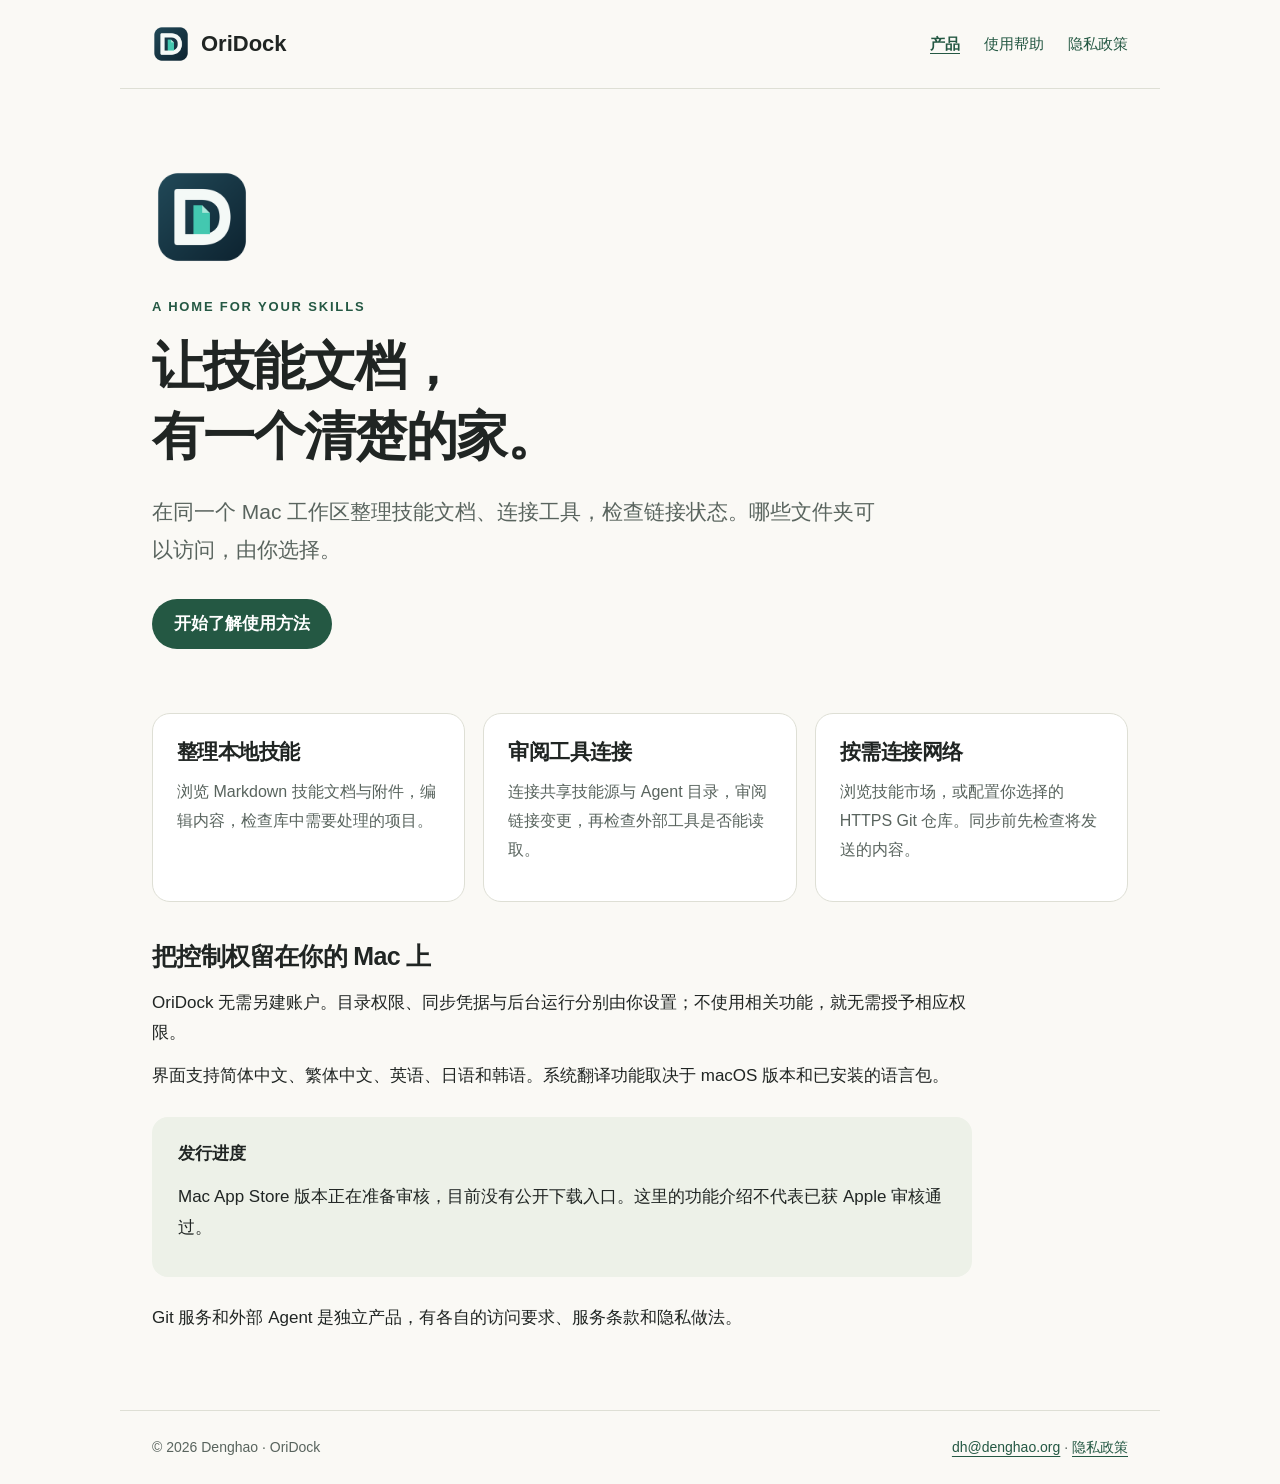
==== index.html @ 199424e6 "Publish OriDock support and privacy pages" ====
<!doctype html>
<html lang="zh-CN"><head><meta charset="utf-8"><meta name="viewport" content="width=device-width,initial-scale=1"><title>多 Agent 技能工作台 · OriDock</title><meta name="description" content="OriDock 帮你在 Mac 上整理技能文档、连接工具并检查链接状态。"><link rel="canonical" href="https://punkdh.github.io/oridock-support/index.html"><link rel="icon" href="icon.png"><link rel="stylesheet" href="styles.css"></head><body><a class="skip" href="#main">跳到正文</a><header><a class="brand" href="index.html"><img src="icon.png" alt="" width="38" height="38">OriDock</a><nav aria-label="网站导航"><a href="index.html" aria-current="page">产品</a><a href="support.html">使用帮助</a><a href="privacy-policy.html">隐私政策</a></nav></header><main id="main"><div class="hero"><img class="hero-icon" src="icon.png" alt="OriDock 应用图标" width="100" height="100"><div class="eyebrow">A home for your skills</div><h1>让技能文档，<br>有一个清楚的家。</h1><p class="lead">在同一个 Mac 工作区整理技能文档、连接工具，检查链接状态。哪些文件夹可以访问，由你选择。</p><a class="button" href="support.html">开始了解使用方法</a></div><div class="grid"><section class="card"><h2>整理本地技能</h2><p>浏览 Markdown 技能文档与附件，编辑内容，检查库中需要处理的项目。</p></section><section class="card"><h2>审阅工具连接</h2><p>连接共享技能源与 Agent 目录，审阅链接变更，再检查外部工具是否能读取。</p></section><section class="card"><h2>按需连接网络</h2><p>浏览技能市场，或配置你选择的 HTTPS Git 仓库。同步前先检查将发送的内容。</p></section></div><section class="prose"><h2>把控制权留在你的 Mac 上</h2><p>OriDock 无需另建账户。目录权限、同步凭据与后台运行分别由你设置；不使用相关功能，就无需授予相应权限。</p><p>界面支持简体中文、繁体中文、英语、日语和韩语。系统翻译功能取决于 macOS 版本和已安装的语言包。</p><div class="callout"><strong>发行进度</strong><p>Mac App Store 版本正在准备审核，目前没有公开下载入口。这里的功能介绍不代表已获 Apple 审核通过。</p></div><p>Git 服务和外部 Agent 是独立产品，有各自的访问要求、服务条款和隐私做法。</p></section></main><footer><span>© 2026 Denghao · OriDock</span><span><a href="mailto:dh@denghao.org">dh@denghao.org</a> · <a href="privacy-policy.html">隐私政策</a></span></footer></body></html>
---- styles.css ----
@charset "UTF-8";
:root{color-scheme:light;--ink:#202523;--muted:#59645e;--paper:#faf9f5;--line:#dedfd5;--green:#245843;--soft:#edf1e8;font-family:-apple-system,BlinkMacSystemFont,"Segoe UI","PingFang SC",sans-serif}*{box-sizing:border-box}body{margin:0;background:var(--paper);color:var(--ink);font-size:17px;line-height:1.8}a{color:var(--green);text-underline-offset:4px}a:hover{text-decoration-thickness:2px}a:focus-visible{outline:3px solid #74a388;outline-offset:5px}header,main,footer{max-width:1040px;margin:auto;padding:24px 32px}header{display:flex;align-items:center;justify-content:space-between;border-bottom:1px solid var(--line);gap:20px}.brand{display:flex;align-items:center;gap:11px;font-size:22px;font-weight:650;text-decoration:none;color:var(--ink)}.brand img{width:38px;height:38px;border-radius:9px}nav{display:flex;gap:24px;flex-wrap:wrap}nav a{font-size:15px;text-decoration:none}nav a[aria-current]{font-weight:650;text-decoration:underline}main{padding-top:56px;padding-bottom:64px}h1,h2,h3{line-height:1.35;letter-spacing:-.025em}h1{font-size:clamp(32px,5vw,52px);margin:12px 0 22px}h2{font-size:25px;margin:38px 0 14px}h3{font-size:20px;margin:24px 0 10px}p{margin:12px 0}.eyebrow{font-size:13px;letter-spacing:.14em;text-transform:uppercase;color:var(--green);font-weight:650}.lead{font-size:21px;max-width:740px;color:var(--muted)}.hero{padding:22px 0 32px}.hero-icon{width:100px;height:100px;border-radius:24px;margin-bottom:18px}.grid{display:grid;grid-template-columns:repeat(3,1fr);gap:18px;margin:32px 0}.card{background:white;border:1px solid var(--line);border-radius:18px;padding:24px}.card h2{font-size:21px;margin:0 0 12px}.card p{font-size:16px;color:var(--muted)}.callout{padding:22px 26px;background:var(--soft);border-radius:16px;margin:26px 0}.button{display:inline-block;text-decoration:none;background:var(--green);color:white;border-radius:999px;padding:10px 22px;margin-top:18px;font-weight:600}.prose{max-width:820px}.meta{font-size:14px;color:var(--muted)}ul,ol{padding-left:25px}li{margin:10px 0}.toc{display:flex;flex-wrap:wrap;gap:8px 20px;font-size:15px;margin:28px 0;padding-bottom:22px;border-bottom:1px solid var(--line)}section[id]{scroll-margin-top:20px}footer{border-top:1px solid var(--line);font-size:14px;color:var(--muted);display:flex;justify-content:space-between;gap:20px;flex-wrap:wrap}code{background:#eeeee7;border-radius:4px;padding:2px 5px;font-size:.9em;overflow-wrap:anywhere}.skip{position:absolute;top:-100px;left:12px;background:white;padding:10px;z-index:2}.skip:focus{top:10px}@media(max-width:650px){header,main,footer{padding-left:22px;padding-right:22px}header{align-items:flex-start;flex-direction:column;gap:12px}nav{gap:18px}.grid{grid-template-columns:1fr}main{padding-top:32px}.lead{font-size:19px}h1{font-size:35px}.card{padding:20px}}
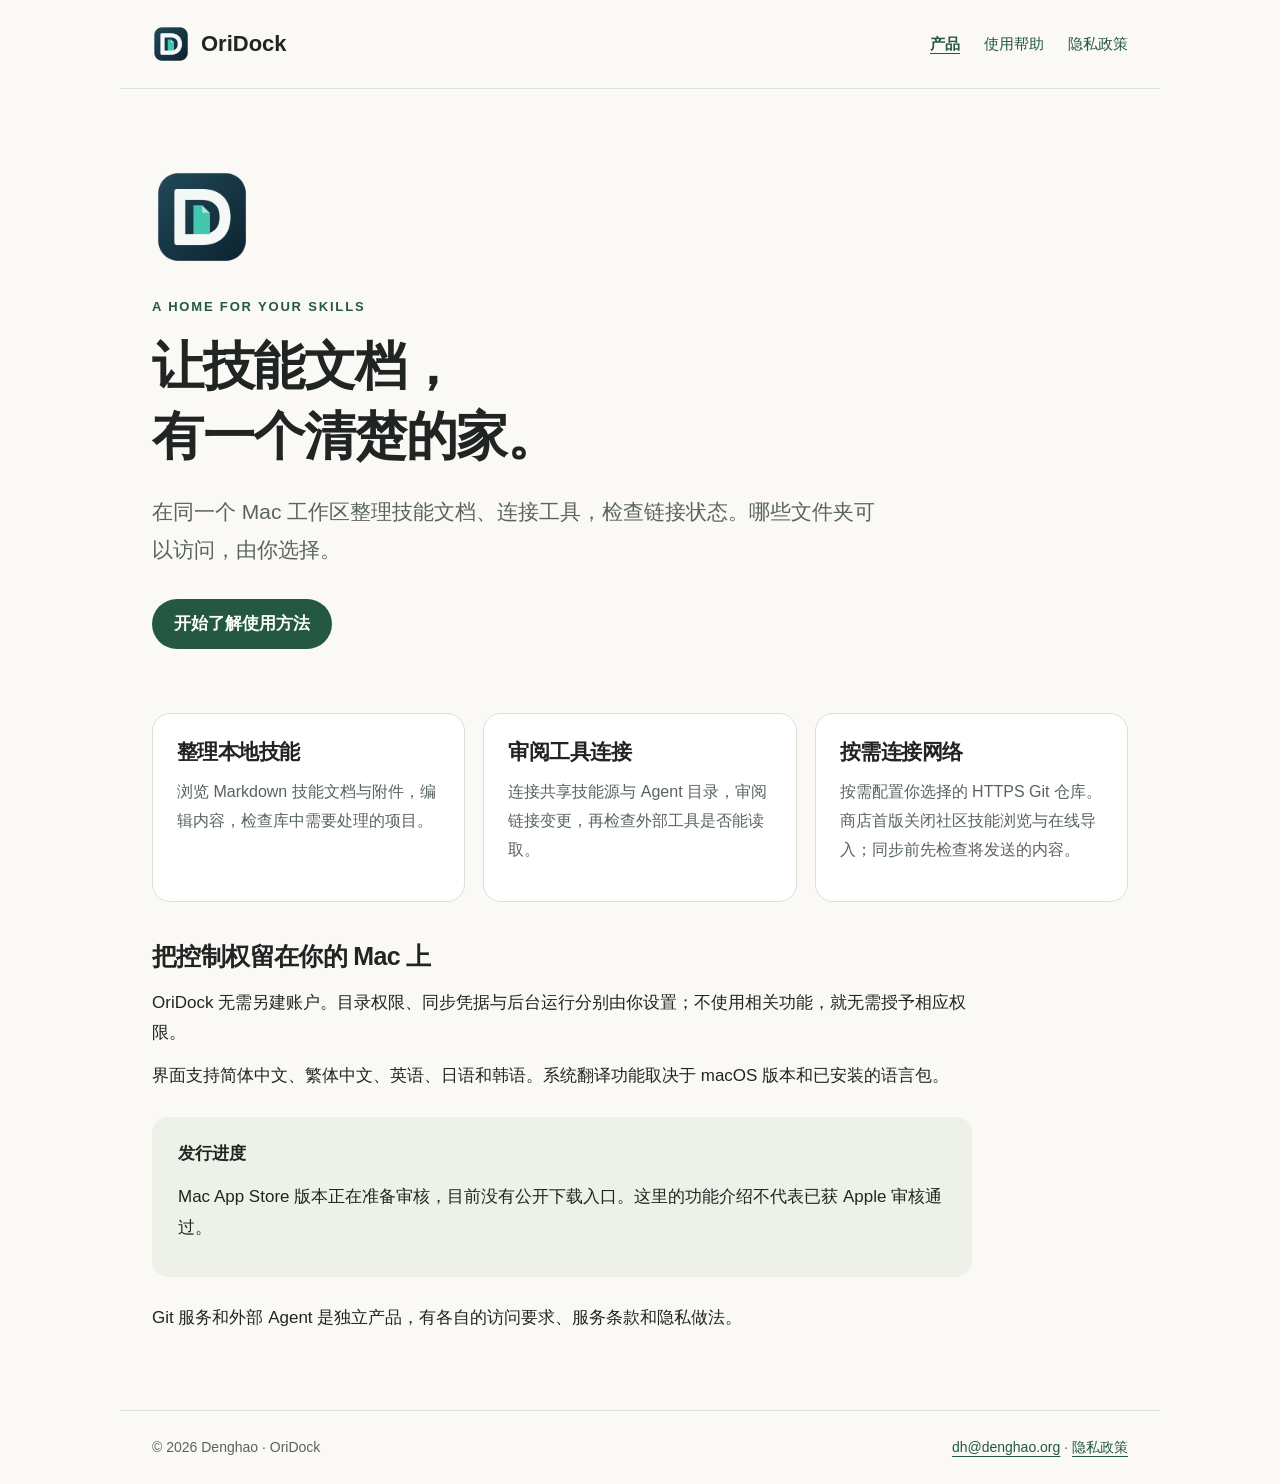
==== commit 702df645: "Update static privacy page to match local-only store release" ====
--- a/index.html
+++ b/index.html
@@ -1,2 +1,2 @@
 <!doctype html>
-<html lang="zh-CN"><head><meta charset="utf-8"><meta name="viewport" content="width=device-width,initial-scale=1"><title>多 Agent 技能工作台 · OriDock</title><meta name="description" content="OriDock 帮你在 Mac 上整理技能文档、连接工具并检查链接状态。"><link rel="canonical" href="https://punkdh.github.io/oridock-support/index.html"><link rel="icon" href="icon.png"><link rel="stylesheet" href="styles.css"></head><body><a class="skip" href="#main">跳到正文</a><header><a class="brand" href="index.html"><img src="icon.png" alt="" width="38" height="38">OriDock</a><nav aria-label="网站导航"><a href="index.html" aria-current="page">产品</a><a href="support.html">使用帮助</a><a href="privacy-policy.html">隐私政策</a></nav></header><main id="main"><div class="hero"><img class="hero-icon" src="icon.png" alt="OriDock 应用图标" width="100" height="100"><div class="eyebrow">A home for your skills</div><h1>让技能文档，<br>有一个清楚的家。</h1><p class="lead">在同一个 Mac 工作区整理技能文档、连接工具，检查链接状态。哪些文件夹可以访问，由你选择。</p><a class="button" href="support.html">开始了解使用方法</a></div><div class="grid"><section class="card"><h2>整理本地技能</h2><p>浏览 Markdown 技能文档与附件，编辑内容，检查库中需要处理的项目。</p></section><section class="card"><h2>审阅工具连接</h2><p>连接共享技能源与 Agent 目录，审阅链接变更，再检查外部工具是否能读取。</p></section><section class="card"><h2>按需连接网络</h2><p>浏览技能市场，或配置你选择的 HTTPS Git 仓库。同步前先检查将发送的内容。</p></section></div><section class="prose"><h2>把控制权留在你的 Mac 上</h2><p>OriDock 无需另建账户。目录权限、同步凭据与后台运行分别由你设置；不使用相关功能，就无需授予相应权限。</p><p>界面支持简体中文、繁体中文、英语、日语和韩语。系统翻译功能取决于 macOS 版本和已安装的语言包。</p><div class="callout"><strong>发行进度</strong><p>Mac App Store 版本正在准备审核，目前没有公开下载入口。这里的功能介绍不代表已获 Apple 审核通过。</p></div><p>Git 服务和外部 Agent 是独立产品，有各自的访问要求、服务条款和隐私做法。</p></section></main><footer><span>© 2026 Denghao · OriDock</span><span><a href="mailto:dh@denghao.org">dh@denghao.org</a> · <a href="privacy-policy.html">隐私政策</a></span></footer></body></html>+<html lang="zh-CN"><head><meta charset="utf-8"><meta name="viewport" content="width=device-width,initial-scale=1"><title>多 Agent 技能工作台 · OriDock</title><meta name="description" content="OriDock 帮你在 Mac 上整理技能文档、连接工具并检查链接状态。"><link rel="canonical" href="https://punkdh.github.io/oridock-support/index.html"><link rel="icon" href="icon.png"><link rel="stylesheet" href="styles.css"></head><body><a class="skip" href="#main">跳到正文</a><header><a class="brand" href="index.html"><img src="icon.png" alt="" width="38" height="38">OriDock</a><nav aria-label="网站导航"><a href="index.html" aria-current="page">产品</a><a href="support.html">使用帮助</a><a href="privacy-policy.html">隐私政策</a></nav></header><main id="main"><div class="hero"><img class="hero-icon" src="icon.png" alt="OriDock 应用图标" width="100" height="100"><div class="eyebrow">A home for your skills</div><h1>让技能文档，<br>有一个清楚的家。</h1><p class="lead">在同一个 Mac 工作区整理技能文档、连接工具，检查链接状态。哪些文件夹可以访问，由你选择。</p><a class="button" href="support.html">开始了解使用方法</a></div><div class="grid"><section class="card"><h2>整理本地技能</h2><p>浏览 Markdown 技能文档与附件，编辑内容，检查库中需要处理的项目。</p></section><section class="card"><h2>审阅工具连接</h2><p>连接共享技能源与 Agent 目录，审阅链接变更，再检查外部工具是否能读取。</p></section><section class="card"><h2>按需连接网络</h2><p>按需配置你选择的 HTTPS Git 仓库。商店首版关闭社区技能浏览与在线导入；同步前先检查将发送的内容。</p></section></div><section class="prose"><h2>把控制权留在你的 Mac 上</h2><p>OriDock 无需另建账户。目录权限、同步凭据与后台运行分别由你设置；不使用相关功能，就无需授予相应权限。</p><p>界面支持简体中文、繁体中文、英语、日语和韩语。系统翻译功能取决于 macOS 版本和已安装的语言包。</p><div class="callout"><strong>发行进度</strong><p>Mac App Store 版本正在准备审核，目前没有公开下载入口。这里的功能介绍不代表已获 Apple 审核通过。</p></div><p>Git 服务和外部 Agent 是独立产品，有各自的访问要求、服务条款和隐私做法。</p></section></main><footer><span>© 2026 Denghao · OriDock</span><span><a href="mailto:dh@denghao.org">dh@denghao.org</a> · <a href="privacy-policy.html">隐私政策</a></span></footer></body></html>
